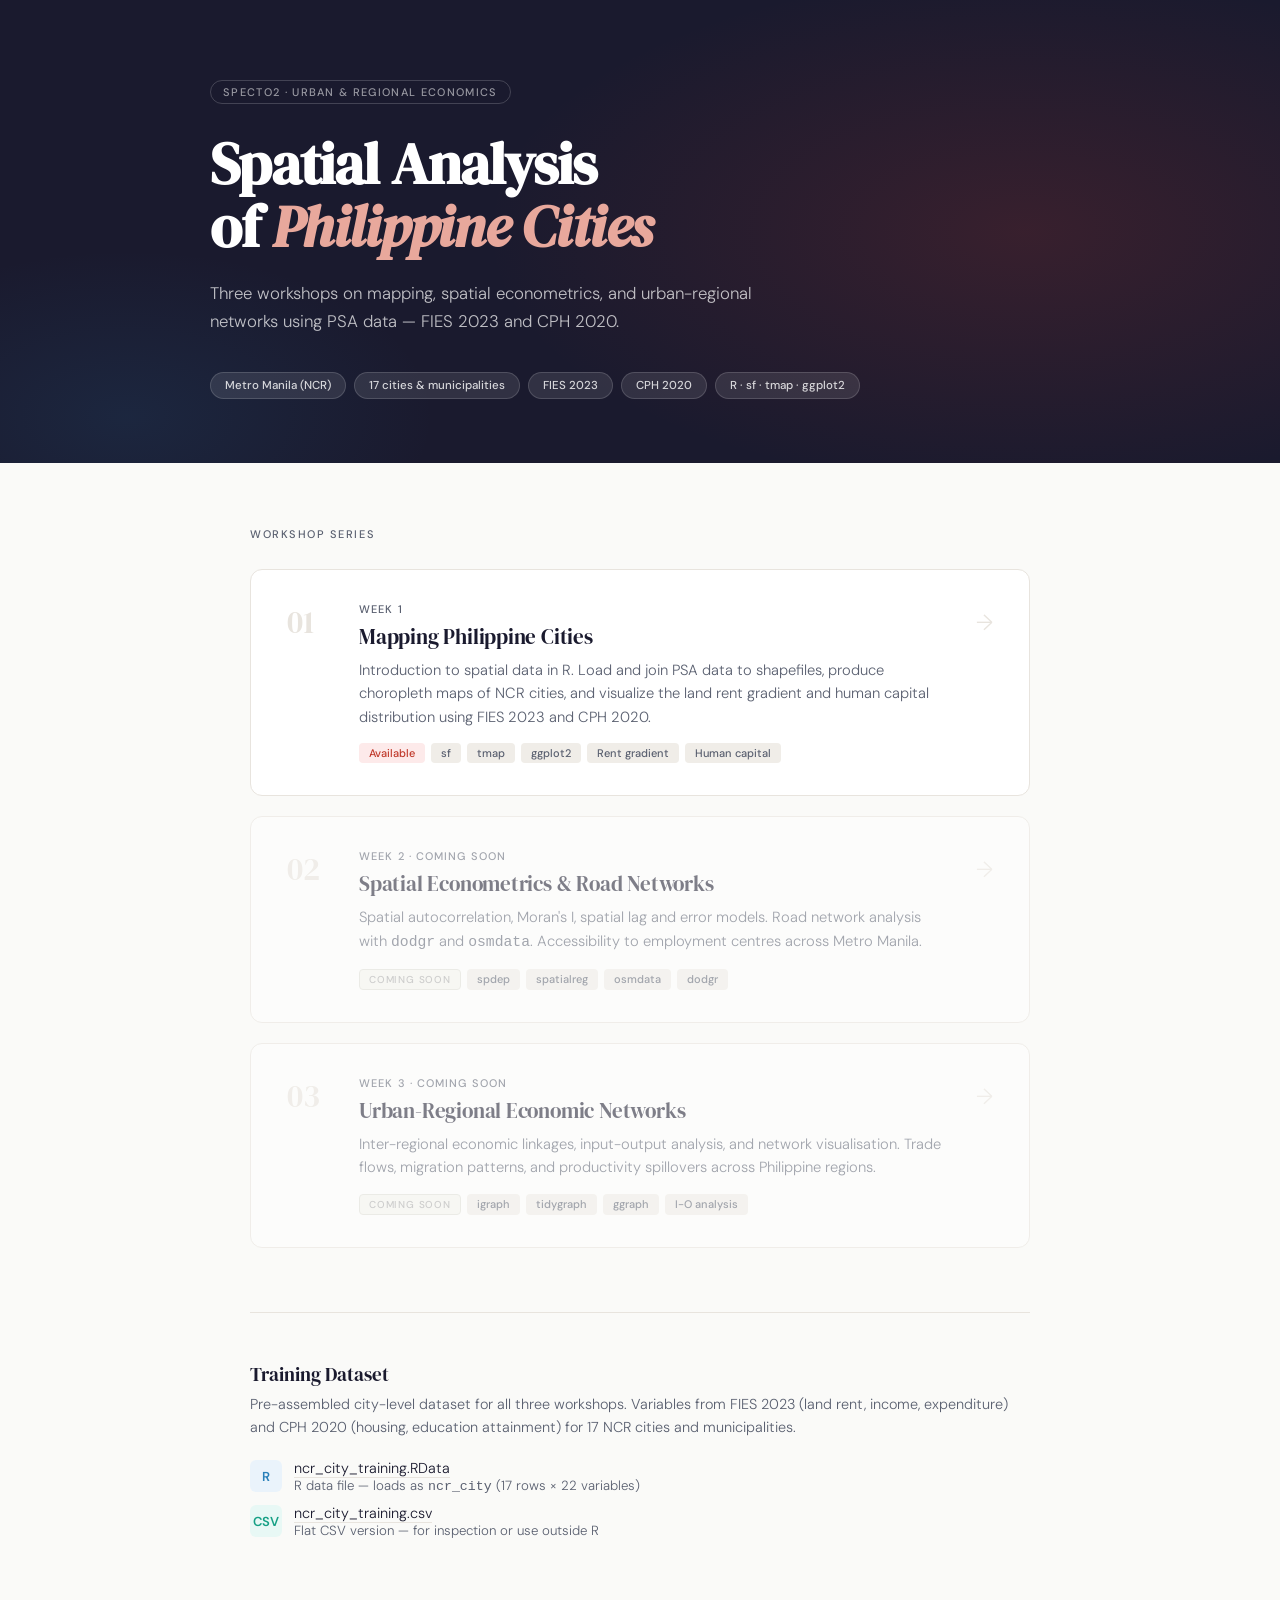
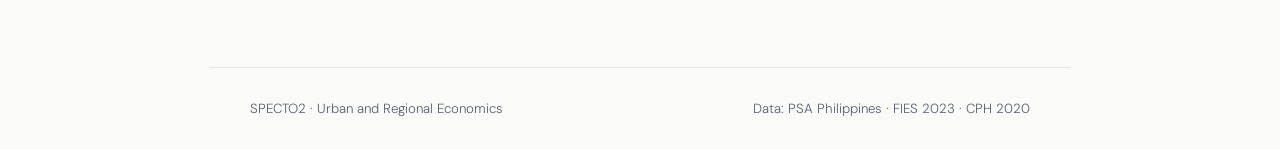
==== index.html @ 21a10301 "Initial commit" ====
<!DOCTYPE html>
<html lang="en">
<head>
  <meta charset="UTF-8" />
  <meta name="viewport" content="width=device-width, initial-scale=1.0" />
  <title>SPECTO2 — Urban and Regional Economics</title>
  <link rel="preconnect" href="https://fonts.googleapis.com" />
  <link rel="preconnect" href="https://fonts.gstatic.com" crossorigin />
  <link href="https://fonts.googleapis.com/css2?family=DM+Serif+Display:ital@0;1&family=DM+Sans:wght@300;400;500&display=swap" rel="stylesheet" />
  <style>
    :root {
      --ink:      #1a1a2e;
      --muted:    #5a6070;
      --accent:   #c0392b;
      --accent2:  #2980b9;
      --accent3:  #16a085;
      --bg:       #fafaf8;
      --card-bg:  #ffffff;
      --border:   #e8e4de;
      --tag-bg:   #f0ede8;
    }

    *, *::before, *::after { box-sizing: border-box; margin: 0; padding: 0; }

    body {
      font-family: 'DM Sans', sans-serif;
      font-weight: 300;
      background: var(--bg);
      color: var(--ink);
      min-height: 100vh;
    }

    /* ── HERO ── */
    .hero {
      background: var(--ink);
      color: #fff;
      padding: 80px 40px 64px;
      position: relative;
      overflow: hidden;
    }

    .hero::before {
      content: '';
      position: absolute;
      inset: 0;
      background:
        radial-gradient(ellipse 60% 80% at 80% 50%, rgba(192,57,43,0.18) 0%, transparent 70%),
        radial-gradient(ellipse 40% 60% at 10% 90%, rgba(41,128,185,0.12) 0%, transparent 60%);
      pointer-events: none;
    }

    .hero-inner {
      max-width: 860px;
      margin: 0 auto;
      position: relative;
    }

    .course-tag {
      display: inline-block;
      font-size: 11px;
      font-weight: 500;
      letter-spacing: 0.12em;
      text-transform: uppercase;
      color: rgba(255,255,255,0.55);
      border: 1px solid rgba(255,255,255,0.18);
      padding: 4px 12px;
      border-radius: 20px;
      margin-bottom: 28px;
    }

    .hero h1 {
      font-family: 'DM Serif Display', serif;
      font-size: clamp(2.4rem, 5vw, 3.6rem);
      line-height: 1.1;
      letter-spacing: -0.02em;
      margin-bottom: 20px;
    }

    .hero h1 em {
      font-style: italic;
      color: #e8a89c;
    }

    .hero p {
      font-size: 1.05rem;
      line-height: 1.7;
      color: rgba(255,255,255,0.72);
      max-width: 560px;
      margin-bottom: 36px;
    }

    .data-pills {
      display: flex;
      flex-wrap: wrap;
      gap: 8px;
    }

    .pill {
      font-size: 11.5px;
      font-weight: 500;
      padding: 5px 14px;
      border-radius: 20px;
      background: rgba(255,255,255,0.1);
      color: rgba(255,255,255,0.8);
      border: 1px solid rgba(255,255,255,0.15);
    }

    /* ── MAIN ── */
    main {
      max-width: 860px;
      margin: 0 auto;
      padding: 64px 40px 80px;
    }

    .section-label {
      font-size: 11px;
      font-weight: 500;
      letter-spacing: 0.14em;
      text-transform: uppercase;
      color: var(--muted);
      margin-bottom: 28px;
    }

    /* ── WORKSHOP CARDS ── */
    .workshops {
      display: flex;
      flex-direction: column;
      gap: 20px;
      margin-bottom: 64px;
    }

    .card {
      background: var(--card-bg);
      border: 1px solid var(--border);
      border-radius: 12px;
      padding: 32px 36px;
      display: grid;
      grid-template-columns: 48px 1fr auto;
      gap: 0 24px;
      align-items: start;
      transition: box-shadow 0.2s, border-color 0.2s;
      text-decoration: none;
      color: inherit;
    }

    .card:hover {
      box-shadow: 0 8px 32px rgba(26,26,46,0.10);
      border-color: #ccc;
    }

    .card.locked {
      opacity: 0.55;
      cursor: default;
      pointer-events: none;
    }

    .card-number {
      font-family: 'DM Serif Display', serif;
      font-size: 2rem;
      color: var(--border);
      line-height: 1;
      padding-top: 4px;
    }

    .card-body {}

    .card-week {
      font-size: 11px;
      font-weight: 500;
      letter-spacing: 0.1em;
      text-transform: uppercase;
      color: var(--muted);
      margin-bottom: 6px;
    }

    .card h2 {
      font-family: 'DM Serif Display', serif;
      font-size: 1.3rem;
      font-weight: 400;
      margin-bottom: 8px;
      letter-spacing: -0.01em;
    }

    .card p {
      font-size: 0.92rem;
      color: var(--muted);
      line-height: 1.6;
      margin-bottom: 14px;
    }

    .card-tags {
      display: flex;
      flex-wrap: wrap;
      gap: 6px;
    }

    .tag {
      font-size: 11px;
      font-weight: 500;
      padding: 3px 10px;
      border-radius: 4px;
      background: var(--tag-bg);
      color: var(--muted);
    }

    .tag.active { background: #fdeaea; color: var(--accent); }
    .tag.blue   { background: #eaf3fb; color: var(--accent2); }
    .tag.green  { background: #e8f8f5; color: var(--accent3); }

    .card-arrow {
      font-size: 1.4rem;
      color: var(--border);
      padding-top: 6px;
      transition: color 0.2s, transform 0.2s;
    }

    .card:hover .card-arrow {
      color: var(--ink);
      transform: translateX(3px);
    }

    .badge-soon {
      font-size: 10px;
      font-weight: 500;
      letter-spacing: 0.08em;
      text-transform: uppercase;
      padding: 3px 9px;
      background: #f5f5f0;
      color: #aaa;
      border-radius: 4px;
      border: 1px solid #e0e0d8;
    }

    /* ── DATA SECTION ── */
    .data-section {
      border-top: 1px solid var(--border);
      padding-top: 48px;
      margin-bottom: 48px;
    }

    .data-section h3 {
      font-family: 'DM Serif Display', serif;
      font-size: 1.2rem;
      font-weight: 400;
      margin-bottom: 6px;
    }

    .data-section p {
      font-size: 0.9rem;
      color: var(--muted);
      margin-bottom: 20px;
      line-height: 1.6;
    }

    .file-list {
      list-style: none;
      display: flex;
      flex-direction: column;
      gap: 10px;
    }

    .file-list li {
      display: flex;
      align-items: center;
      gap: 12px;
      font-size: 0.9rem;
    }

    .file-icon {
      width: 32px;
      height: 32px;
      border-radius: 6px;
      display: flex;
      align-items: center;
      justify-content: center;
      font-size: 13px;
      font-weight: 600;
      flex-shrink: 0;
    }

    .file-icon.rdata { background: #eaf3fb; color: var(--accent2); }
    .file-icon.csv   { background: #e8f8f5; color: var(--accent3); }

    .file-list a {
      color: var(--ink);
      text-decoration: none;
      border-bottom: 1px solid var(--border);
    }

    .file-list a:hover { border-color: var(--ink); }

    .file-desc { color: var(--muted); font-size: 0.83rem; }

    /* ── FOOTER ── */
    footer {
      border-top: 1px solid var(--border);
      padding: 32px 40px;
      max-width: 860px;
      margin: 0 auto;
      display: flex;
      justify-content: space-between;
      align-items: center;
      flex-wrap: wrap;
      gap: 12px;
    }

    footer p { font-size: 0.83rem; color: var(--muted); }

    footer a { color: var(--muted); text-decoration: none; }
    footer a:hover { color: var(--ink); }

    @media (max-width: 600px) {
      .hero { padding: 48px 24px 40px; }
      main  { padding: 40px 24px 60px; }
      .card { grid-template-columns: 1fr; gap: 12px; padding: 24px; }
      .card-number { display: none; }
      .card-arrow  { display: none; }
    }
  </style>
</head>
<body>

  <header class="hero">
    <div class="hero-inner">
      <div class="course-tag">SPECTO2 · Urban &amp; Regional Economics</div>
      <h1>Spatial Analysis<br/>of <em>Philippine Cities</em></h1>
      <p>
        Three workshops on mapping, spatial econometrics, and urban-regional
        networks using PSA data — FIES 2023 and CPH 2020.
      </p>
      <div class="data-pills">
        <span class="pill">Metro Manila (NCR)</span>
        <span class="pill">17 cities &amp; municipalities</span>
        <span class="pill">FIES 2023</span>
        <span class="pill">CPH 2020</span>
        <span class="pill">R · sf · tmap · ggplot2</span>
      </div>
    </div>
  </header>

  <main>
    <p class="section-label">Workshop series</p>

    <div class="workshops">

      <!-- Workshop 1 — ACTIVE -->
      <a class="card" href="workshop1.html">
        <div class="card-number">01</div>
        <div class="card-body">
          <div class="card-week">Week 1</div>
          <h2>Mapping Philippine Cities</h2>
          <p>
            Introduction to spatial data in R. Load and join PSA data to
            shapefiles, produce choropleth maps of NCR cities, and visualize
            the land rent gradient and human capital distribution using
            FIES 2023 and CPH 2020.
          </p>
          <div class="card-tags">
            <span class="tag active">Available</span>
            <span class="tag">sf</span>
            <span class="tag">tmap</span>
            <span class="tag">ggplot2</span>
            <span class="tag">Rent gradient</span>
            <span class="tag">Human capital</span>
          </div>
        </div>
        <div class="card-arrow">→</div>
      </a>

      <!-- Workshop 2 — COMING SOON -->
      <div class="card locked">
        <div class="card-number">02</div>
        <div class="card-body">
          <div class="card-week">Week 2 · Coming soon</div>
          <h2>Spatial Econometrics &amp; Road Networks</h2>
          <p>
            Spatial autocorrelation, Moran's I, spatial lag and error models.
            Road network analysis with <code>dodgr</code> and
            <code>osmdata</code>. Accessibility to employment centres across
            Metro Manila.
          </p>
          <div class="card-tags">
            <span class="badge-soon">Coming soon</span>
            <span class="tag">spdep</span>
            <span class="tag">spatialreg</span>
            <span class="tag">osmdata</span>
            <span class="tag">dodgr</span>
          </div>
        </div>
        <div class="card-arrow">→</div>
      </div>

      <!-- Workshop 3 — COMING SOON -->
      <div class="card locked">
        <div class="card-number">03</div>
        <div class="card-body">
          <div class="card-week">Week 3 · Coming soon</div>
          <h2>Urban-Regional Economic Networks</h2>
          <p>
            Inter-regional economic linkages, input-output analysis, and
            network visualisation. Trade flows, migration patterns, and
            productivity spillovers across Philippine regions.
          </p>
          <div class="card-tags">
            <span class="badge-soon">Coming soon</span>
            <span class="tag">igraph</span>
            <span class="tag">tidygraph</span>
            <span class="tag">ggraph</span>
            <span class="tag">I-O analysis</span>
          </div>
        </div>
        <div class="card-arrow">→</div>
      </div>

    </div>

    <!-- Data Downloads -->
    <div class="data-section">
      <h3>Training Dataset</h3>
      <p>
        Pre-assembled city-level dataset for all three workshops.
        Variables from FIES 2023 (land rent, income, expenditure) and
        CPH 2020 (housing, education attainment) for 17 NCR
        cities and municipalities.
      </p>
      <ul class="file-list">
        <li>
          <div class="file-icon rdata">R</div>
          <div>
            <a href="data/ncr_city_training.RData">ncr_city_training.RData</a>
            <div class="file-desc">R data file — loads as <code>ncr_city</code> (17 rows × 22 variables)</div>
          </div>
        </li>
        <li>
          <div class="file-icon csv">CSV</div>
          <div>
            <a href="data/ncr_city_training.csv">ncr_city_training.csv</a>
            <div class="file-desc">Flat CSV version — for inspection or use outside R</div>
          </div>
        </li>
      </ul>
    </div>

  </main>

  <footer>
    <p>SPECTO2 · Urban and Regional Economics</p>
    <p>Data: <a href="https://psa.gov.ph" target="_blank">PSA Philippines</a> · FIES 2023 · CPH 2020</p>
  </footer>

</body>
</html>
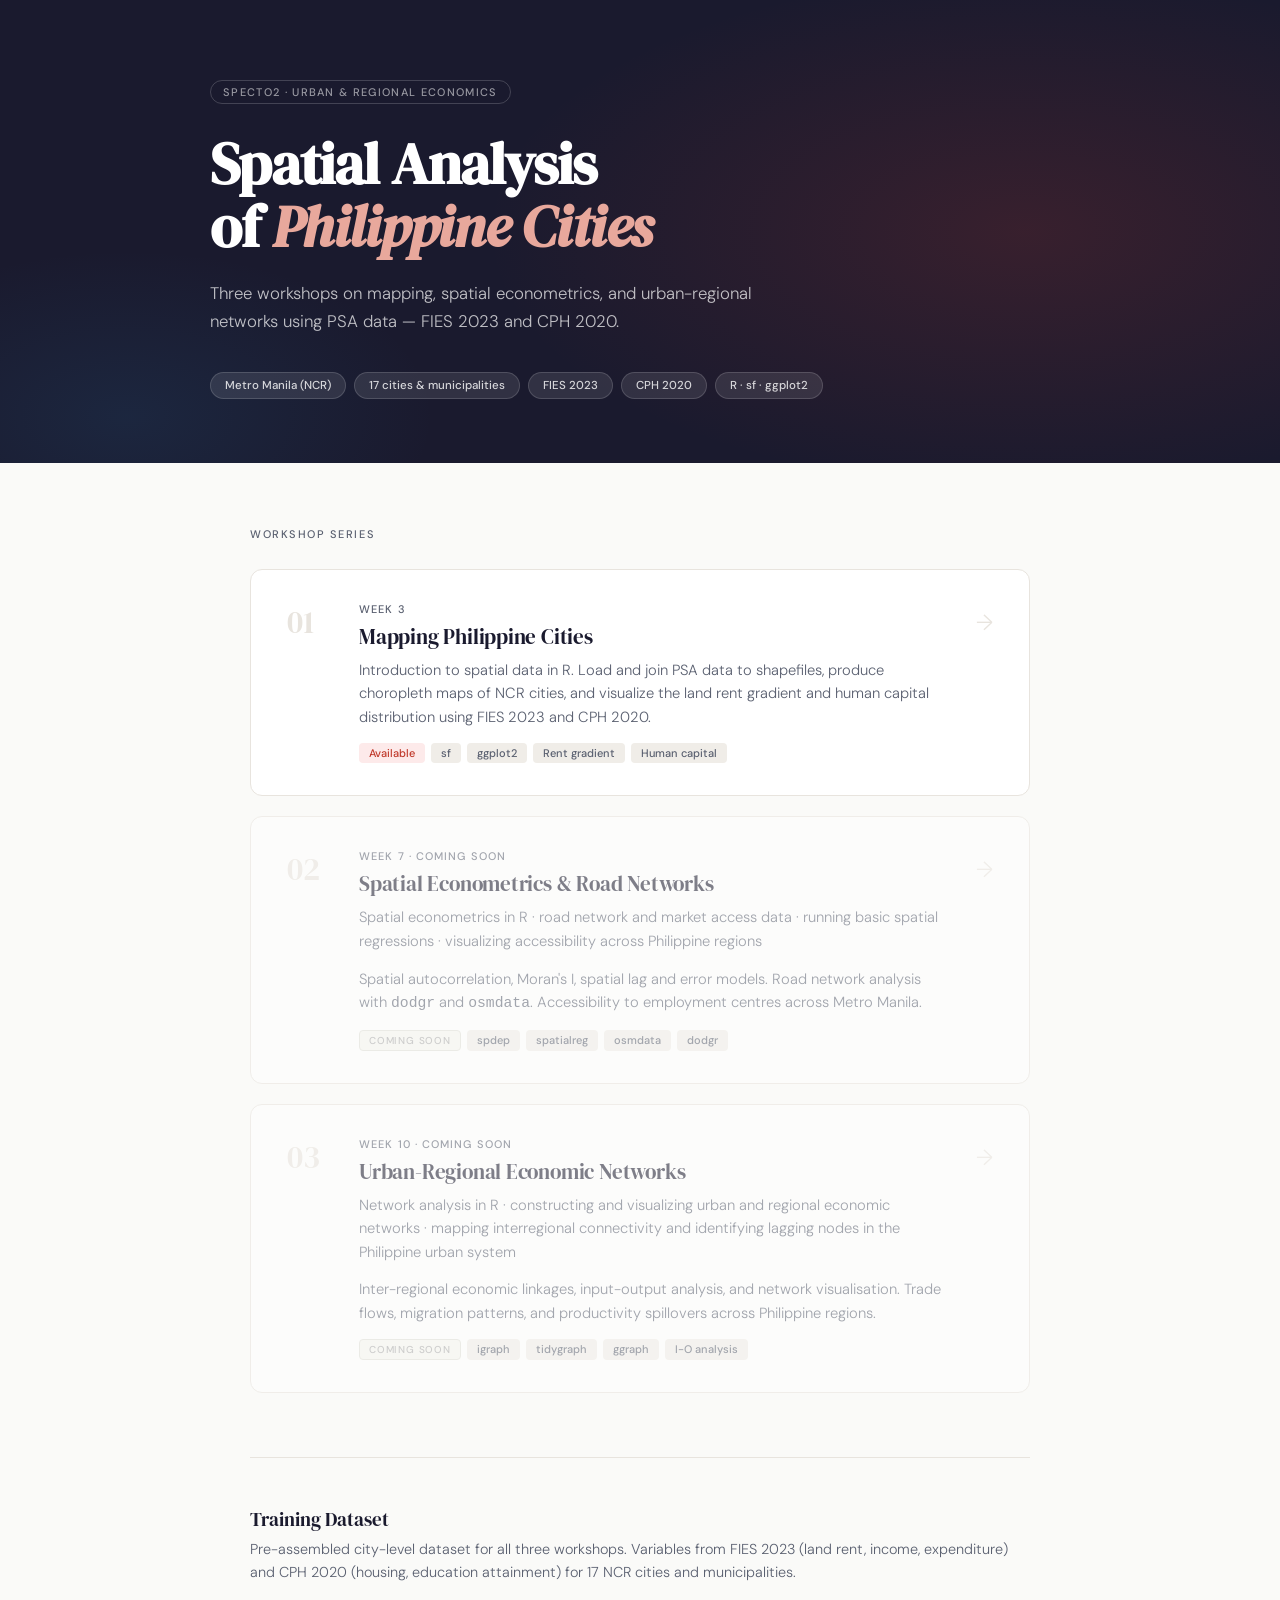
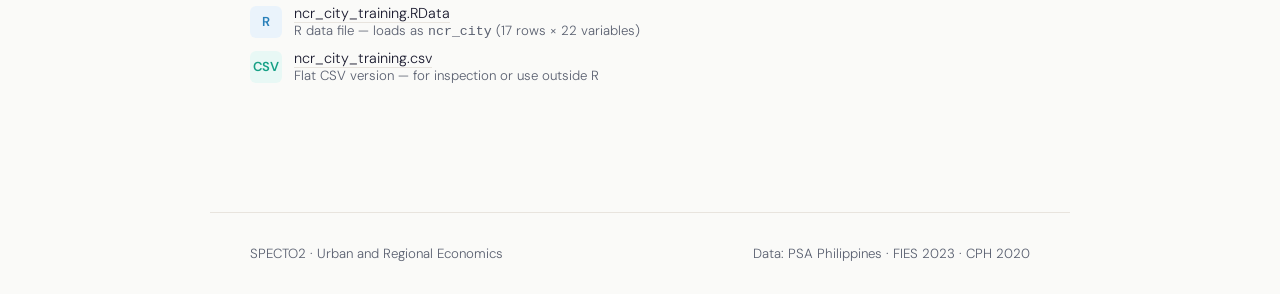
==== commit 58b45f7b: "25.05.2026" ====
--- a/index.html
+++ b/index.html
@@ -181,6 +181,13 @@
       letter-spacing: -0.01em;
     }
 
+    .card-subtitle {
+      font-size: 0.82rem;
+      color: var(--muted);
+      margin-bottom: 8px;
+      line-height: 1.5;
+    }
+
     .card p {
       font-size: 0.92rem;
       color: var(--muted);
@@ -333,7 +340,7 @@
         <span class="pill">17 cities &amp; municipalities</span>
         <span class="pill">FIES 2023</span>
         <span class="pill">CPH 2020</span>
-        <span class="pill">R · sf · tmap · ggplot2</span>
+        <span class="pill">R · sf · ggplot2</span>
       </div>
     </div>
   </header>
@@ -347,7 +354,7 @@
       <a class="card" href="workshop1.html">
         <div class="card-number">01</div>
         <div class="card-body">
-          <div class="card-week">Week 1</div>
+          <div class="card-week">Week 3</div>
           <h2>Mapping Philippine Cities</h2>
           <p>
             Introduction to spatial data in R. Load and join PSA data to
@@ -358,7 +365,6 @@
           <div class="card-tags">
             <span class="tag active">Available</span>
             <span class="tag">sf</span>
-            <span class="tag">tmap</span>
             <span class="tag">ggplot2</span>
             <span class="tag">Rent gradient</span>
             <span class="tag">Human capital</span>
@@ -371,8 +377,13 @@
       <div class="card locked">
         <div class="card-number">02</div>
         <div class="card-body">
-          <div class="card-week">Week 2 · Coming soon</div>
+          <div class="card-week">Week 7 · Coming soon</div>
           <h2>Spatial Econometrics &amp; Road Networks</h2>
+          <p class="card-subtitle">
+            Spatial econometrics in R · road network and market access data ·
+            running basic spatial regressions · visualizing accessibility
+            across Philippine regions
+          </p>
           <p>
             Spatial autocorrelation, Moran's I, spatial lag and error models.
             Road network analysis with <code>dodgr</code> and
@@ -394,8 +405,13 @@
       <div class="card locked">
         <div class="card-number">03</div>
         <div class="card-body">
-          <div class="card-week">Week 3 · Coming soon</div>
+          <div class="card-week">Week 10 · Coming soon</div>
           <h2>Urban-Regional Economic Networks</h2>
+          <p class="card-subtitle">
+            Network analysis in R · constructing and visualizing urban and
+            regional economic networks · mapping interregional connectivity
+            and identifying lagging nodes in the Philippine urban system
+          </p>
           <p>
             Inter-regional economic linkages, input-output analysis, and
             network visualisation. Trade flows, migration patterns, and
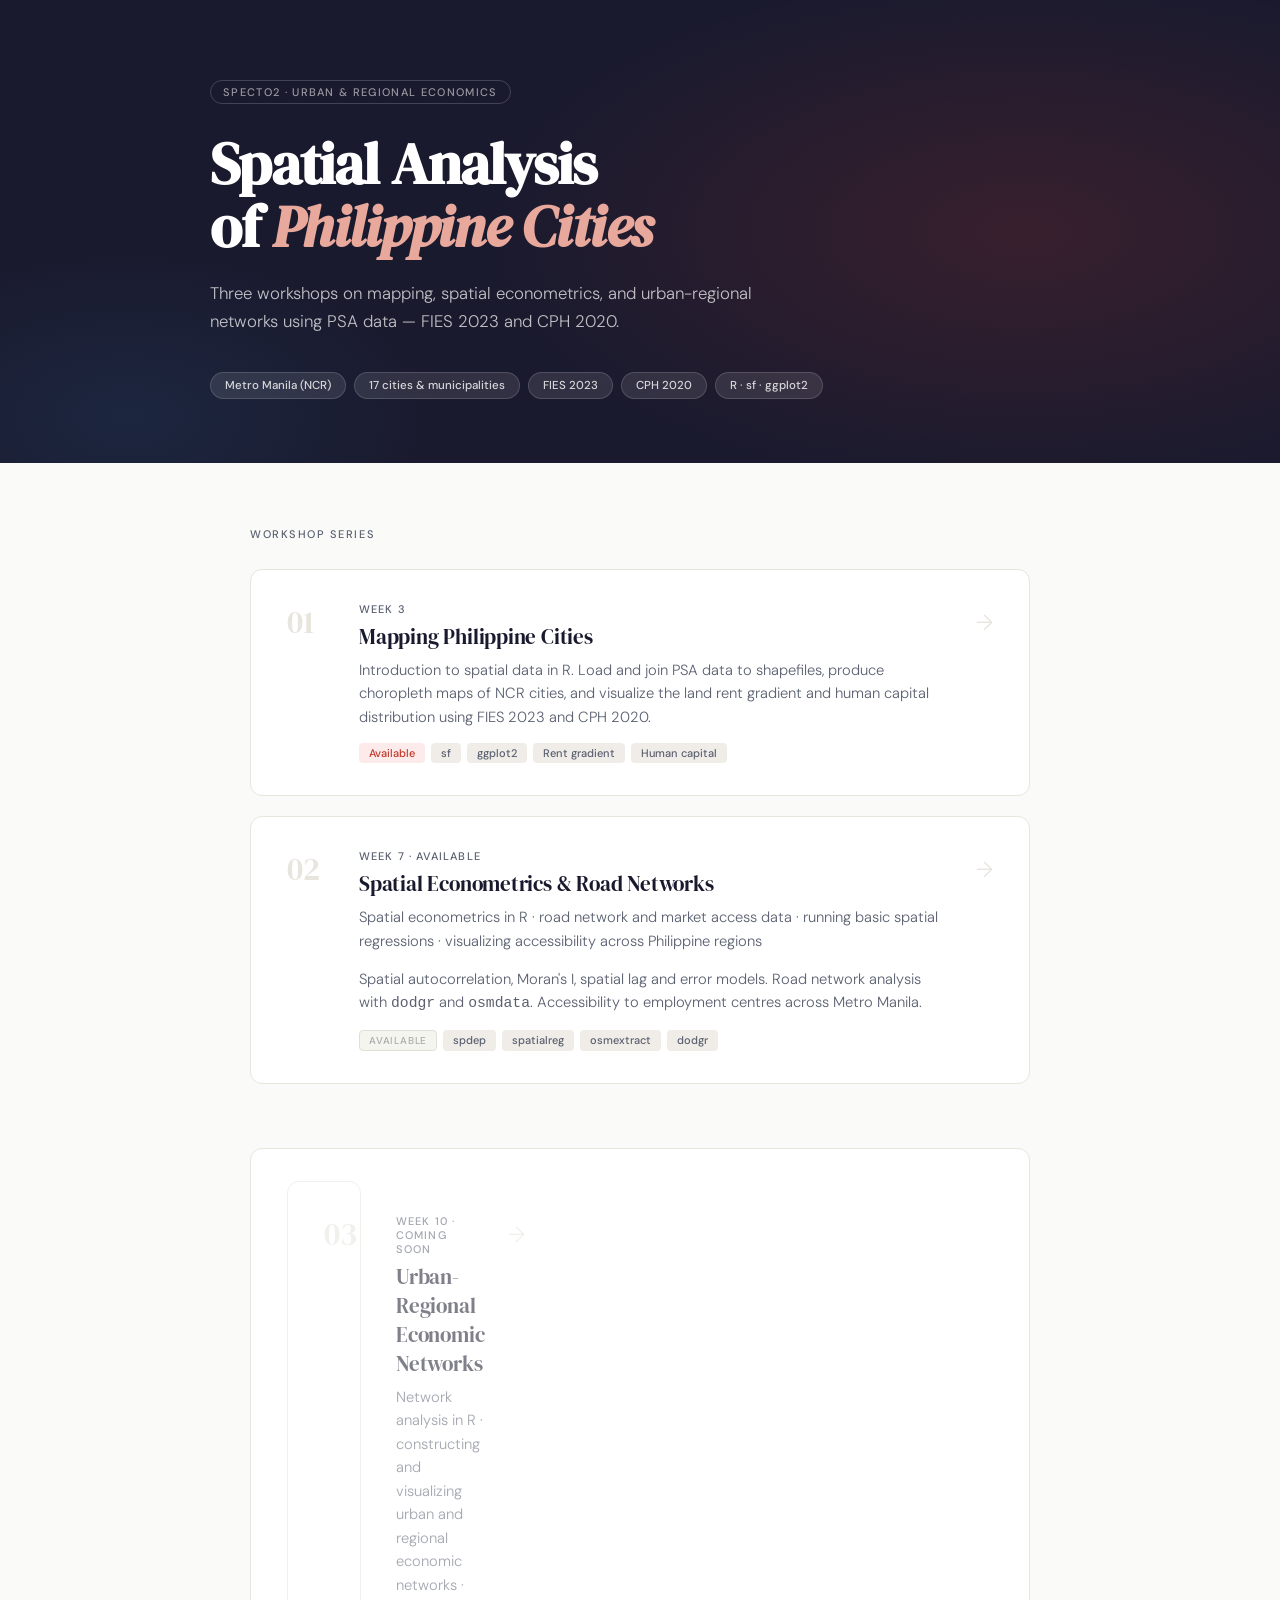
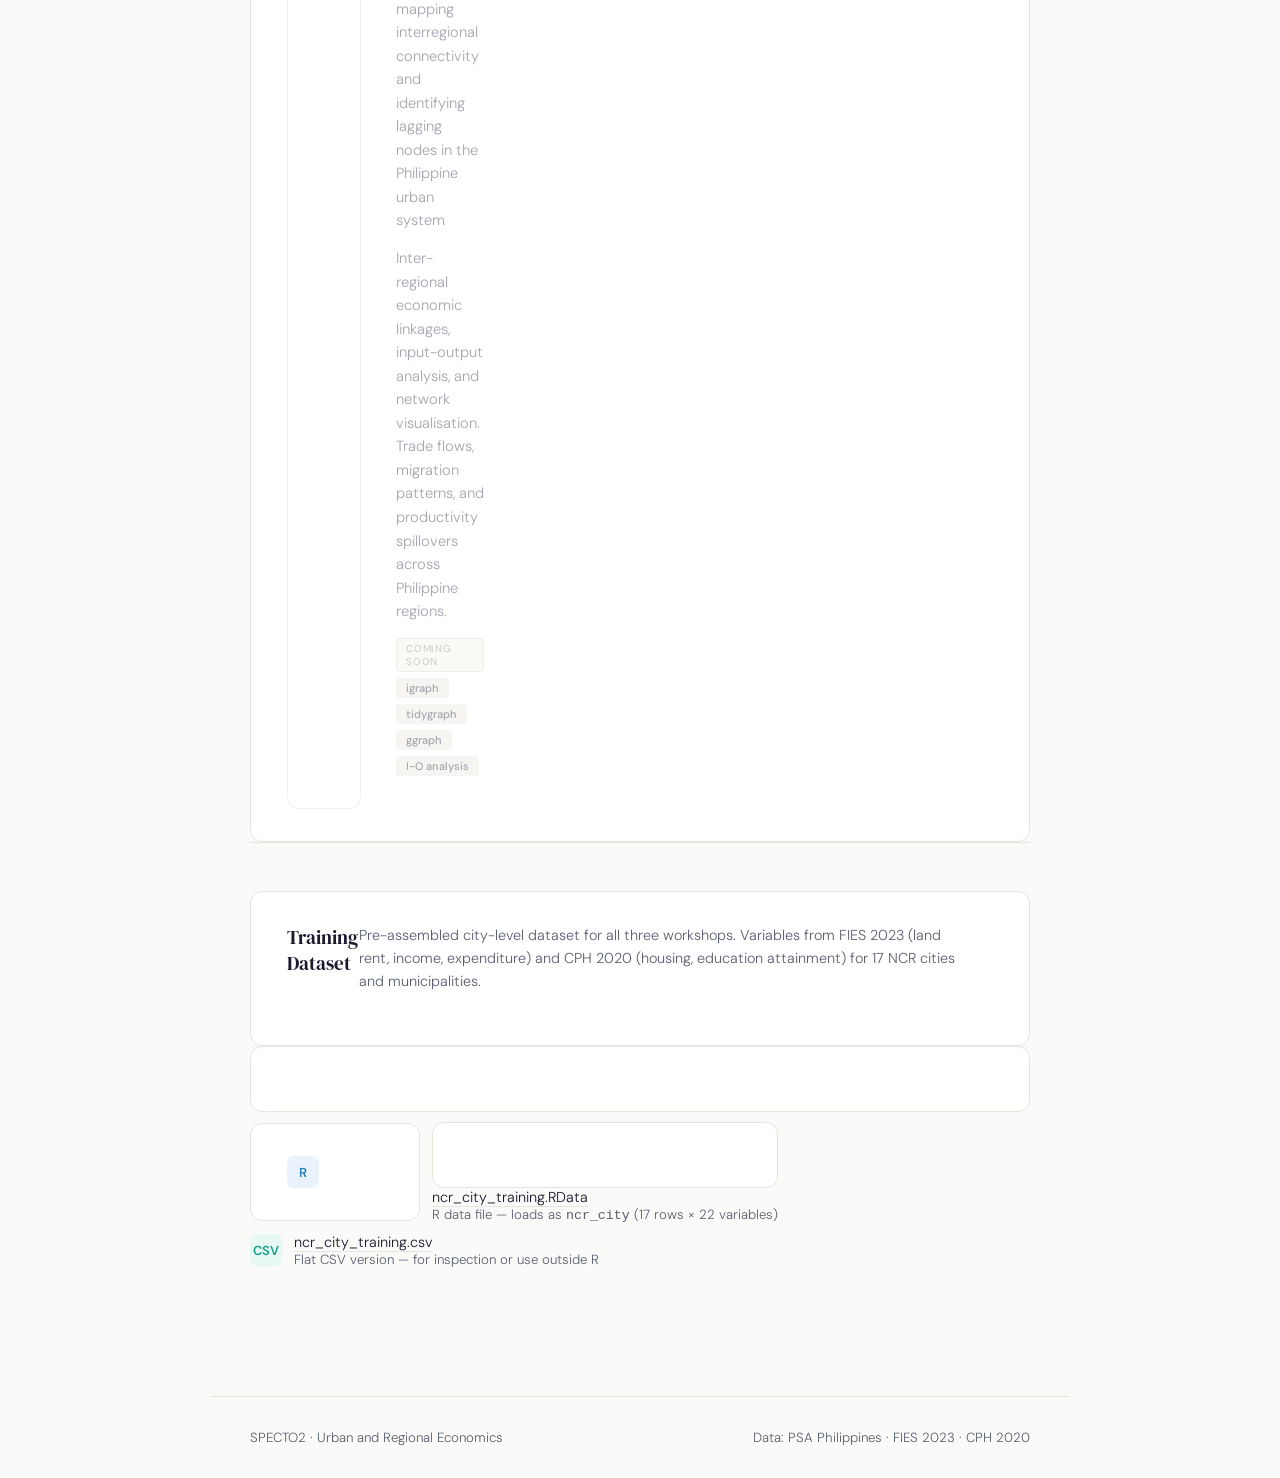
==== commit 53a9a066: "update Workshop 2 status and add link" ====
--- a/index.html
+++ b/index.html
@@ -373,11 +373,11 @@
         <div class="card-arrow">→</div>
       </a>
 
-      <!-- Workshop 2 — COMING SOON -->
-      <div class="card locked">
+      <!-- Workshop 2 — ACTIVE -->
+      <a class="card" href="workshop2.html">
         <div class="card-number">02</div>
         <div class="card-body">
-          <div class="card-week">Week 7 · Coming soon</div>
+          <div class="card-week">Week 7 · Available</div>
           <h2>Spatial Econometrics &amp; Road Networks</h2>
           <p class="card-subtitle">
             Spatial econometrics in R · road network and market access data ·
@@ -391,10 +391,10 @@
             Metro Manila.
           </p>
           <div class="card-tags">
-            <span class="badge-soon">Coming soon</span>
+            <span class="badge-soon">Available</span>
             <span class="tag">spdep</span>
             <span class="tag">spatialreg</span>
-            <span class="tag">osmdata</span>
+            <span class="tag">osmextract</span>
             <span class="tag">dodgr</span>
           </div>
         </div>
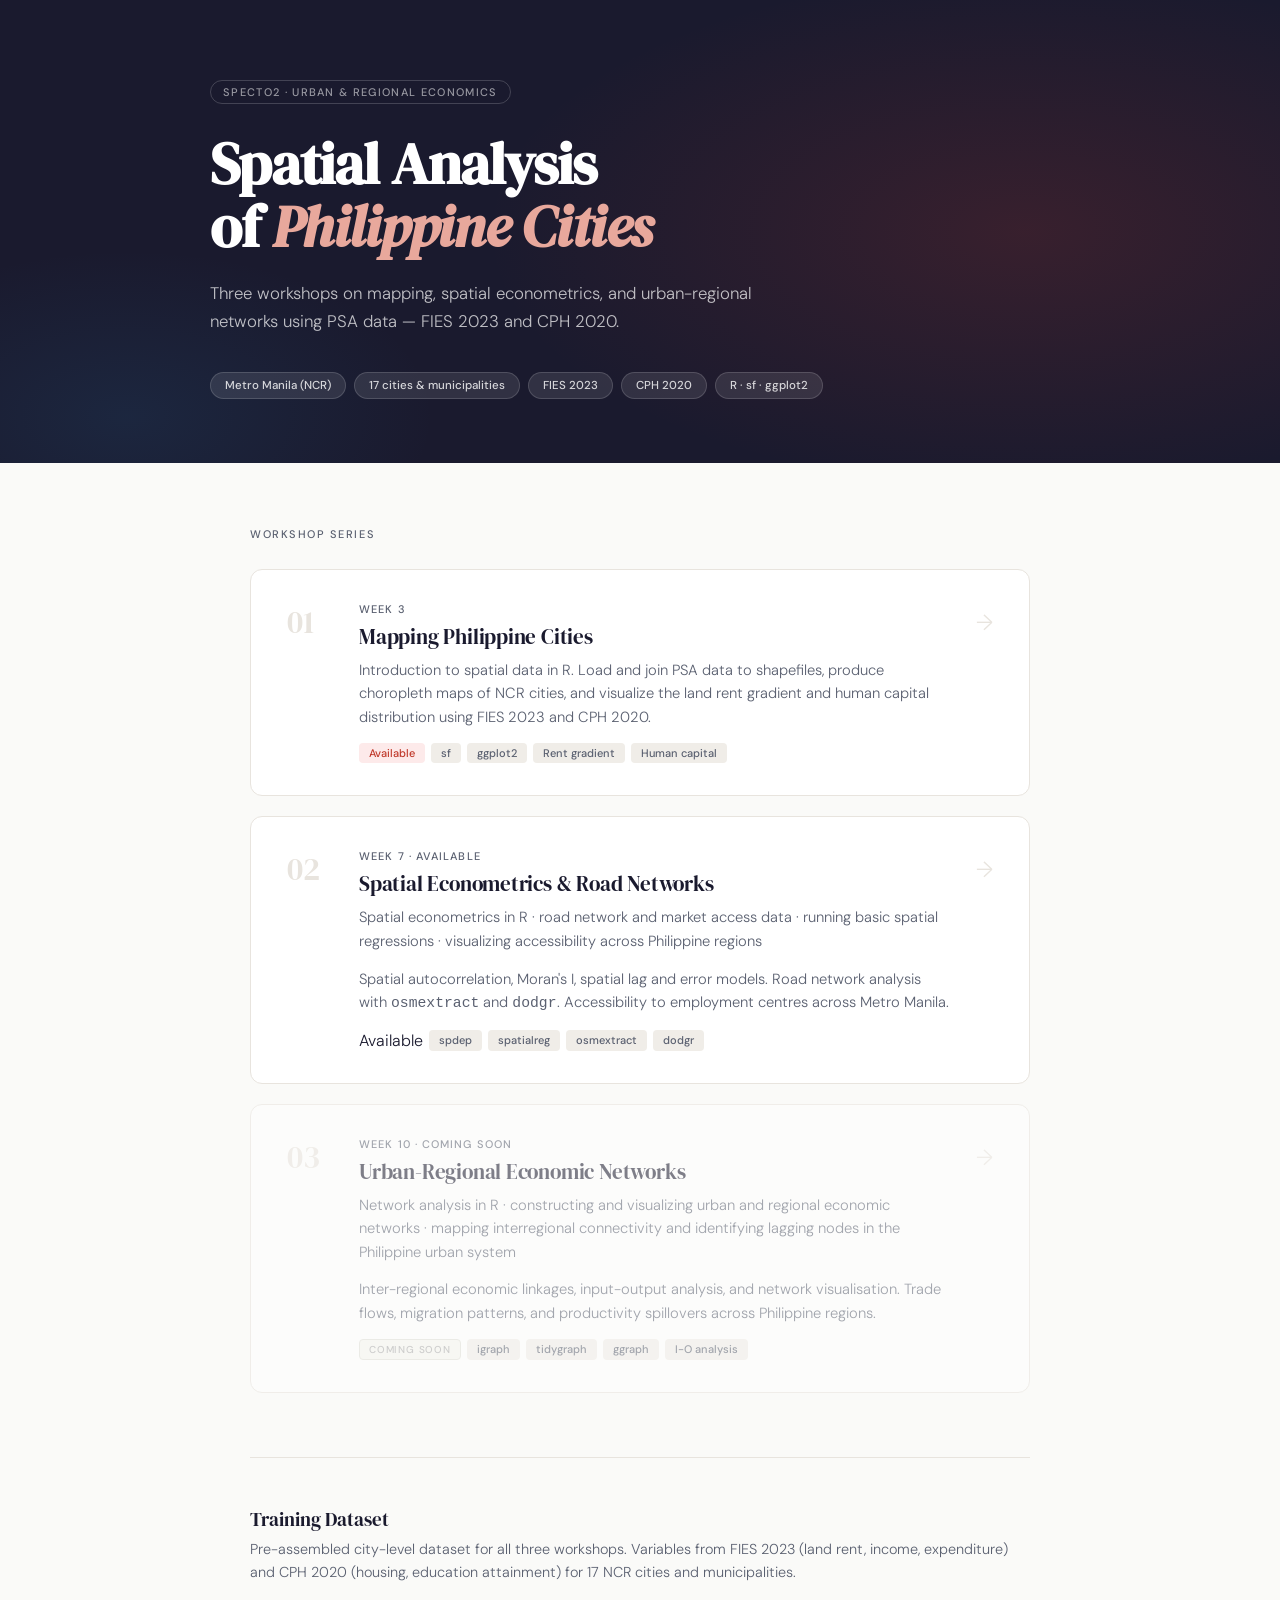
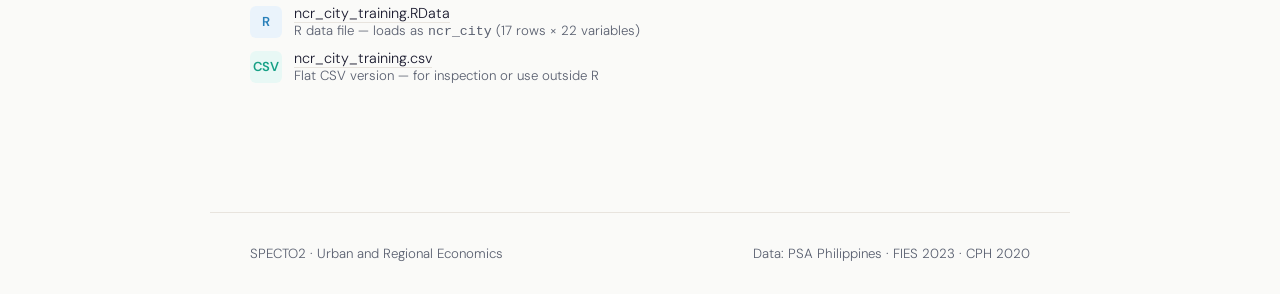
==== commit bb227415: "fix Workshop 2 card link and update osmextract" ====
--- a/index.html
+++ b/index.html
@@ -386,12 +386,12 @@
           </p>
           <p>
             Spatial autocorrelation, Moran's I, spatial lag and error models.
-            Road network analysis with <code>dodgr</code> and
-            <code>osmdata</code>. Accessibility to employment centres across
+            Road network analysis with <code>osmextract</code> and
+            <code>dodgr</code>. Accessibility to employment centres across
             Metro Manila.
           </p>
           <div class="card-tags">
-            <span class="badge-soon">Available</span>
+            <span class="badge-available">Available</span>
             <span class="tag">spdep</span>
             <span class="tag">spatialreg</span>
             <span class="tag">osmextract</span>
@@ -399,7 +399,7 @@
           </div>
         </div>
         <div class="card-arrow">→</div>
-      </div>
+      </a>
 
       <!-- Workshop 3 — COMING SOON -->
       <div class="card locked">
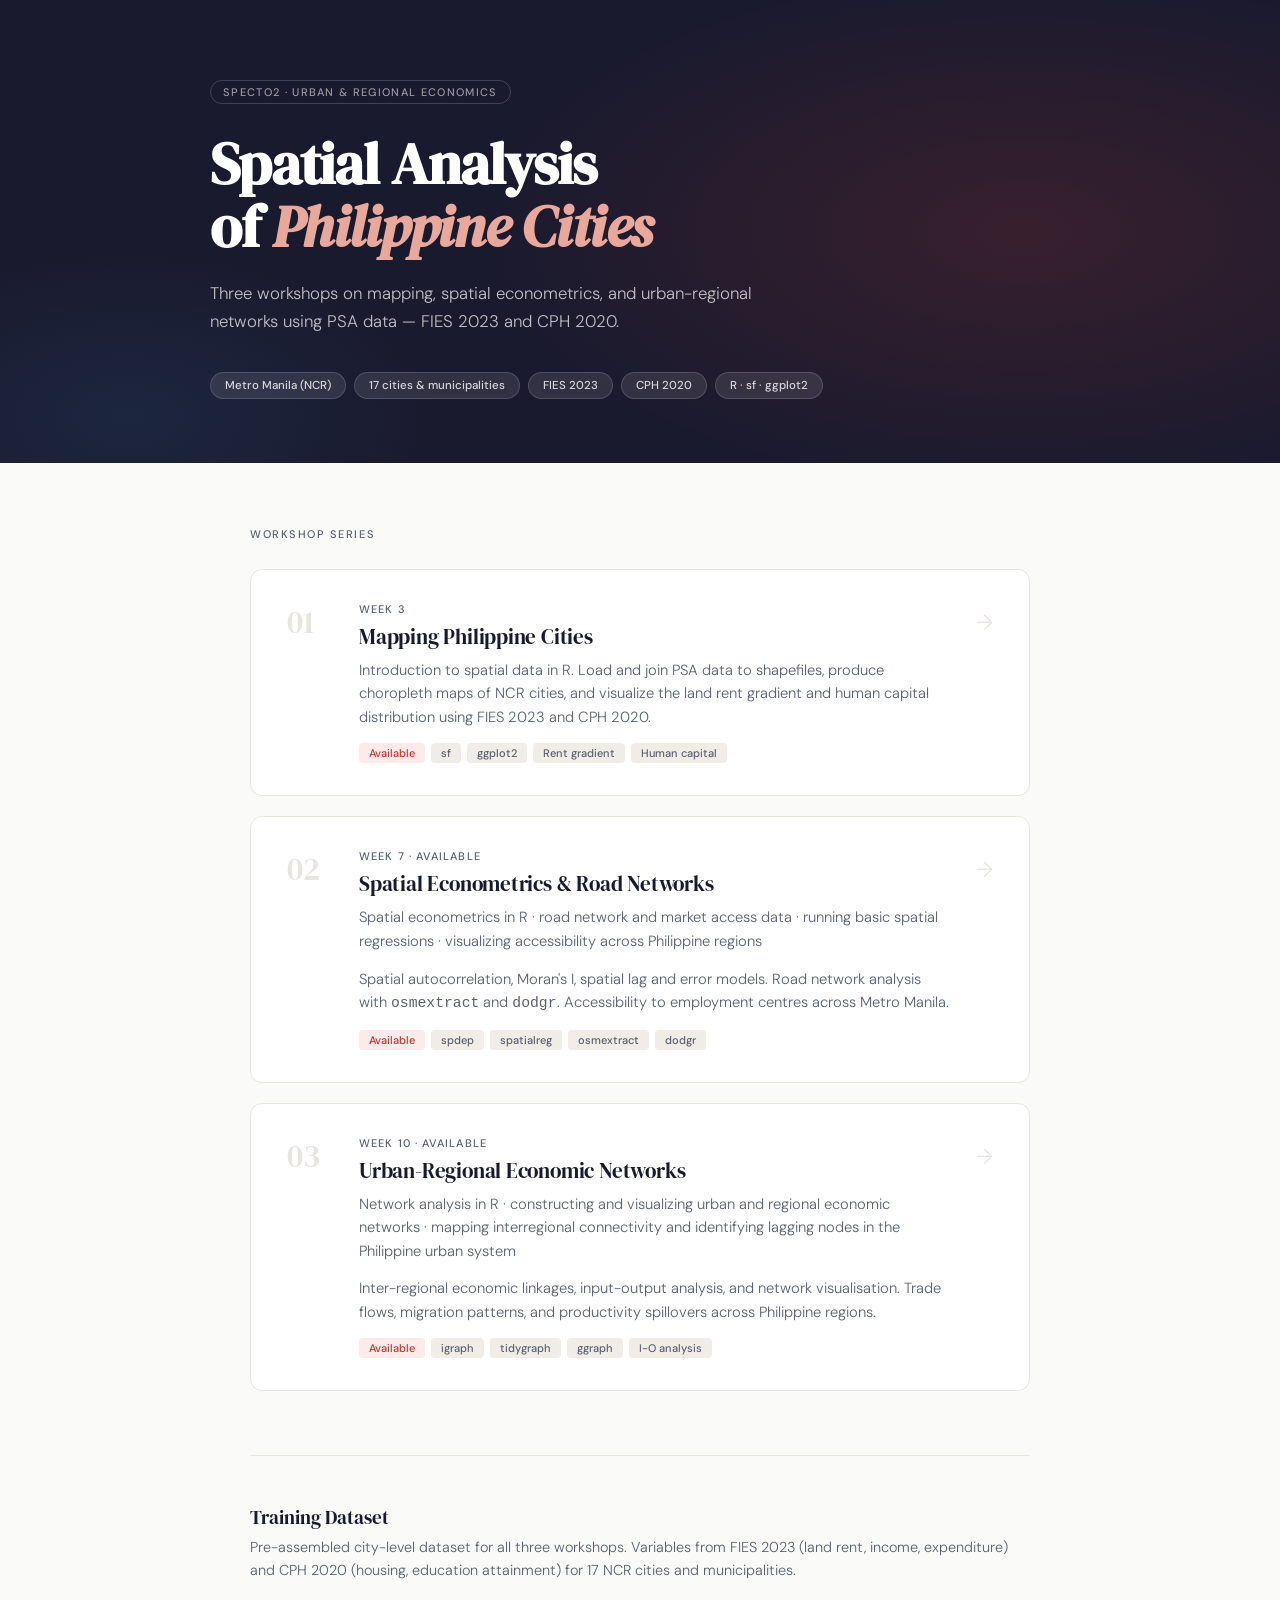
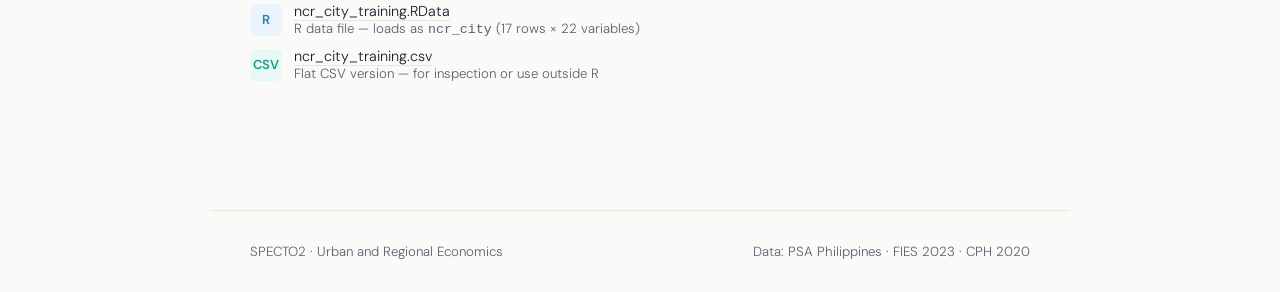
==== commit 3923831a: "Add Workshop 3: Urban-Regional Economic Networks" ====
--- a/index.html
+++ b/index.html
@@ -391,7 +391,7 @@
             Metro Manila.
           </p>
           <div class="card-tags">
-            <span class="badge-available">Available</span>
+            <span class="tag active">Available</span>
             <span class="tag">spdep</span>
             <span class="tag">spatialreg</span>
             <span class="tag">osmextract</span>
@@ -401,11 +401,11 @@
         <div class="card-arrow">→</div>
       </a>
 
-      <!-- Workshop 3 — COMING SOON -->
-      <div class="card locked">
+      <!-- Workshop 3 — ACTIVE -->
+      <a class="card" href="workshop3.html">
         <div class="card-number">03</div>
         <div class="card-body">
-          <div class="card-week">Week 10 · Coming soon</div>
+          <div class="card-week">Week 10 · Available</div>
           <h2>Urban-Regional Economic Networks</h2>
           <p class="card-subtitle">
             Network analysis in R · constructing and visualizing urban and
@@ -418,7 +418,7 @@
             productivity spillovers across Philippine regions.
           </p>
           <div class="card-tags">
-            <span class="badge-soon">Coming soon</span>
+            <span class="tag active">Available</span>
             <span class="tag">igraph</span>
             <span class="tag">tidygraph</span>
             <span class="tag">ggraph</span>
@@ -426,7 +426,7 @@
           </div>
         </div>
         <div class="card-arrow">→</div>
-      </div>
+      </a>
 
     </div>
 
